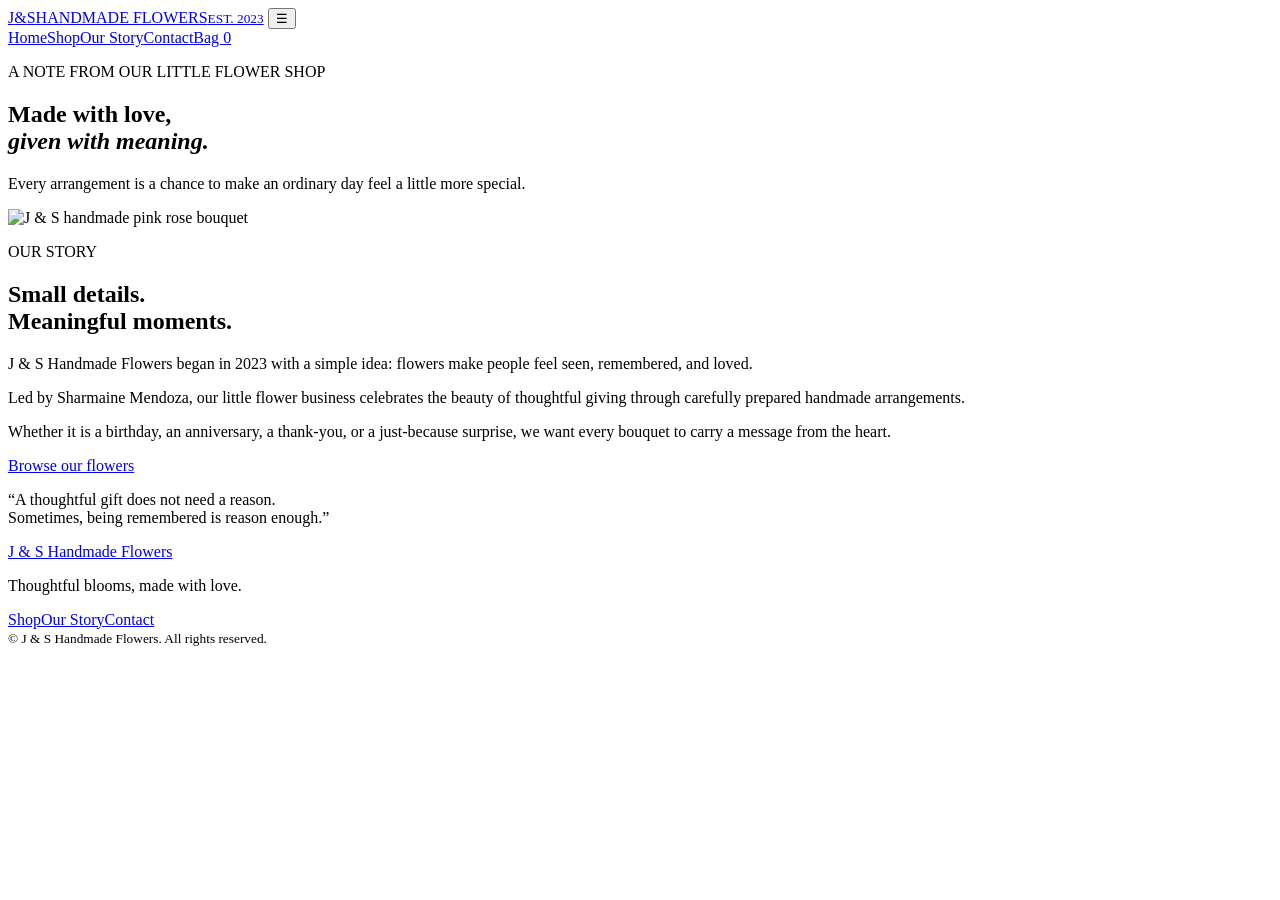
==== about.html @ 7a91d927 "Add files via upload" ====
<!DOCTYPE html>
<html lang="en">

<head>
    <meta charset="UTF-8">
    <meta name="viewport" content="width=device-width, initial-scale=1.0">
    <meta name="description" content="J & S Handmade Flowers — thoughtful handmade bouquets for every occasion.">
    <title>Our Story | J & S Handmade Flowers</title>
    <link rel="preconnect" href="https://fonts.googleapis.com">
    <link rel="preconnect" href="https://fonts.gstatic.com" crossorigin>
    <link
        href="https://fonts.googleapis.com/css2?family=DM+Sans:wght@400;500;600;700&family=Playfair+Display:wght@500;600;700&display=swap"
        rel="stylesheet">
    <link rel="icon" href="data:image/svg+xml,<svg xmlns=%27http://www.w3.org/2000/svg%27 viewBox=%270 0 100 100%27><text y=%27.9em%27 font-size=%2790%27>🌸</text></svg>">
    <meta property="og:title" content="J &amp; S Handmade Flowers"><meta property="og:image" content="images/p02.jpg">
    <link rel="stylesheet" href="css/style.css">
    <script defer src="js/products.js"></script>
    <script defer src="js/script.js"></script>
</head>

<body>
    <header class="site-header"><a class="brand" href="index.html"><span class="brand-mark">J<span>&</span>S</span><span
                class="brand-name">HANDMADE FLOWERS<small>EST. 2023</small></span></a>
        <button class="menu-toggle" aria-label="Toggle navigation" aria-expanded="false">☰</button>
        <nav class="nav-links"><a href="index.html">Home</a><a href="shop.html">Shop</a><a href="about.html">Our
                Story</a><a href="contact.html">Contact</a><a class="cart-link" href="cart.html">Bag <span
                    class="cart-count">0</span></a></nav>
    </header>
    <main>
        <section class="page-hero">
            <p class="eyebrow">A NOTE FROM OUR LITTLE FLOWER SHOP</p>
            <h1>Made with love,<br><em>given with meaning.</em></h1>
            <p>Every arrangement is a chance to make an ordinary day feel a little more special.</p>
        </section>
        <section class="about-layout section"><img
                src="images/p0.jpg"
                alt="J &amp; S handmade pink rose bouquet">
            <div>
                <p class="eyebrow">OUR STORY</p>
                <h2>Small details.<br>Meaningful moments.</h2>
                <p>J & S Handmade Flowers began in 2023 with a simple idea: flowers make people feel seen, remembered,
                    and loved.</p>
                <p>Led by Sharmaine Mendoza, our little flower business celebrates the beauty of thoughtful giving
                    through carefully prepared handmade arrangements.</p>
                <p>Whether it is a birthday, an anniversary, a thank-you, or a just-because surprise, we want every
                    bouquet to carry a message from the heart.</p><a class="btn btn-dark" href="shop.html">Browse our
                    flowers</a>
            </div>
        </section>
        <section class="quote-band">
            <p>“A thoughtful gift does not need a reason.<br>Sometimes, being remembered is reason enough.”</p>
        </section>
    </main>
    <footer class="site-footer">
        <div><a class="footer-brand" href="index.html">J & S Handmade Flowers</a>
            <p>Thoughtful blooms, made with love.</p>
        </div>
        <div class="footer-links"><a href="shop.html">Shop</a><a href="about.html">Our Story</a><a
                href="contact.html">Contact</a></div><small>© <span data-year></span> J & S Handmade Flowers. All rights
            reserved.</small>
    </footer>
</body>

</html>
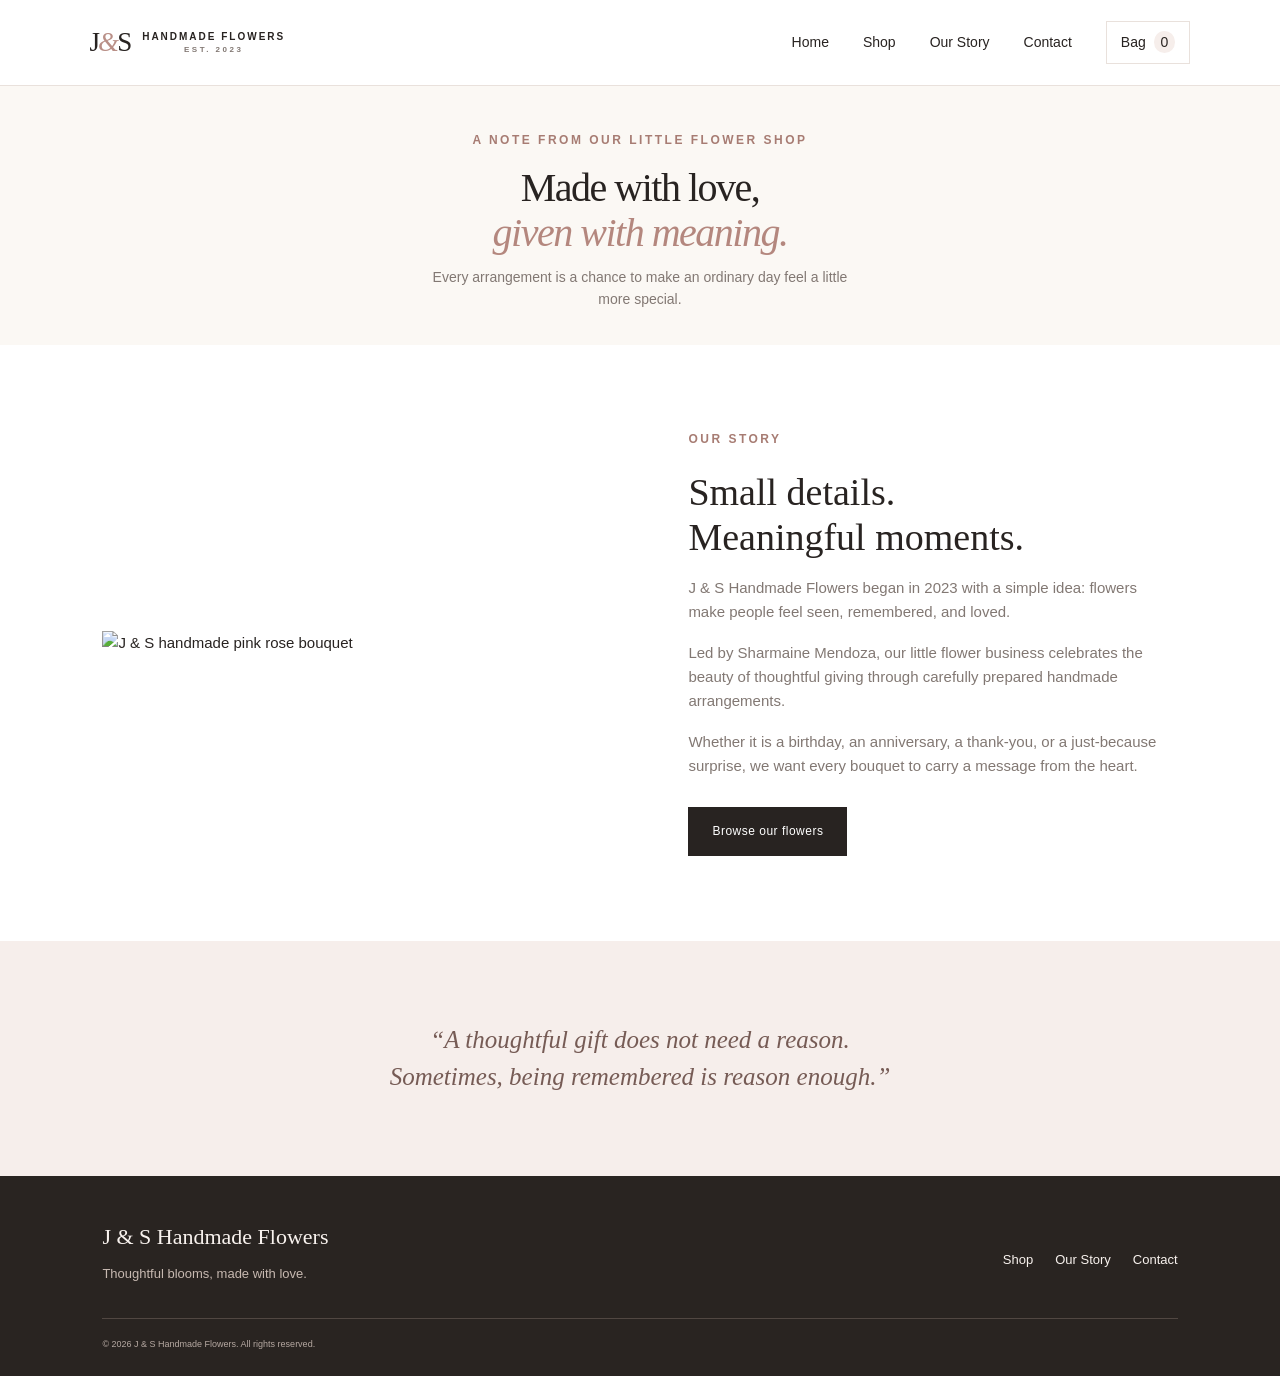
==== commit 55526c47: "Update stylesheet and script links in about.html" ====
--- a/about.html
+++ b/about.html
@@ -13,9 +13,9 @@
         rel="stylesheet">
     <link rel="icon" href="data:image/svg+xml,<svg xmlns=%27http://www.w3.org/2000/svg%27 viewBox=%270 0 100 100%27><text y=%27.9em%27 font-size=%2790%27>🌸</text></svg>">
     <meta property="og:title" content="J &amp; S Handmade Flowers"><meta property="og:image" content="images/p02.jpg">
-    <link rel="stylesheet" href="css/style.css">
-    <script defer src="js/products.js"></script>
-    <script defer src="js/script.js"></script>
+    <link rel="stylesheet" href="style.css">
+    <script defer src="products.js"></script>
+    <script defer src="script.js"></script>
 </head>
 
 <body>
@@ -61,4 +61,4 @@
     </footer>
 </body>
 
-</html>+</html>
--- a/style.css
+++ b/style.css
@@ -0,0 +1,1062 @@
+:root {
+    --ink: #282321;
+    --muted: #827873;
+    --rose: #ead5d0;
+    --blush: #f6eeeb;
+    --cream: #fbf8f4;
+    --line: #e9e1dc;
+    --white: #fff;
+    --serif: "Playfair Display", Georgia, serif;
+    --sans: "DM Sans", Arial, sans-serif
+}
+
+* {
+    box-sizing: border-box
+}
+
+body {
+    margin: 0;
+    color: var(--ink);
+    font-family: var(--sans);
+    background: #fff;
+    line-height: 1.6
+}
+
+a {
+    color: inherit;
+    text-decoration: none
+}
+
+button,
+input,
+textarea,
+select {
+    font: inherit
+}
+
+.site-header {
+    height: 86px;
+    padding: 0 7%;
+    display: flex;
+    align-items: center;
+    justify-content: space-between;
+    border-bottom: 1px solid var(--line);
+    background: #fff;
+    position: sticky;
+    top: 0;
+    z-index: 20
+}
+
+.brand {
+    display: flex;
+    align-items: center;
+    gap: 12px
+}
+
+.brand-mark {
+    font-family: var(--serif);
+    font-size: 27px;
+    letter-spacing: -2px
+}
+
+.brand-mark span {
+    color: #b98f87;
+    font-style: italic
+}
+
+.brand-name {
+    font-size: 10px;
+    letter-spacing: 2px;
+    font-weight: 700;
+    line-height: 1.5
+}
+
+.brand-name small {
+    display: block;
+    color: var(--muted);
+    font-size: 8px;
+    letter-spacing: 2.5px;
+    text-align: center
+}
+
+.nav-links {
+    display: flex;
+    align-items: center;
+    gap: 34px;
+    font-size: 12px
+}
+
+.nav-links a {
+    transition: color .2s
+}
+
+.nav-links a:hover,
+.text-link:hover {
+    color: #a87970
+}
+
+.cart-link {
+    border: 1px solid var(--line);
+    padding: 9px 14px
+}
+
+.cart-count {
+    background: var(--blush);
+    padding: 3px 7px;
+    border-radius: 50%;
+    margin-left: 4px
+}
+
+.menu-toggle {
+    display: none;
+    background: none;
+    border: 0;
+    font-size: 24px
+}
+
+.hero {
+    display: grid;
+    grid-template-columns: 1fr 1fr;
+    min-height: 570px;
+    background: var(--cream)
+}
+
+.hero-copy {
+    padding: 90px 8% 70px 14%;
+    align-self: center
+}
+
+.eyebrow {
+    font-size: 10px;
+    letter-spacing: 2.5px;
+    font-weight: 700;
+    color: #a77c73;
+    margin: 0 0 20px
+}
+
+.hero h1,
+.page-hero h1 {
+    font: 500 clamp(42px, 5vw, 68px)/1.13 var(--serif);
+    letter-spacing: -1.5px;
+    margin: 0 0 22px
+}
+
+.hero h1 em,
+.page-hero h1 em {
+    color: #b4877e;
+    font-weight: 500
+}
+
+.lead,
+.page-hero>p:last-child {
+    color: var(--muted);
+    max-width: 440px;
+    font-size: 14px
+}
+
+.hero-actions {
+    display: flex;
+    align-items: center;
+    gap: 25px;
+    margin-top: 30px
+}
+
+.btn {
+    display: inline-flex;
+    align-items: center;
+    justify-content: center;
+    padding: 14px 23px;
+    font-size: 11px;
+    letter-spacing: .5px;
+    border: 1px solid transparent;
+    cursor: pointer;
+    transition: .2s
+}
+
+.btn-dark {
+    background: var(--ink);
+    color: #fff
+}
+
+.btn-dark:hover {
+    background: #594943
+}
+
+.btn-light {
+    background: #fff;
+    color: var(--ink)
+}
+
+.text-link {
+    font-size: 12px;
+    border-bottom: 1px solid #c9aaa2;
+    padding-bottom: 4px
+}
+
+.hero-note {
+    font-size: 10px;
+    color: #a69b95;
+    margin-top: 48px
+}
+
+.hero-image {
+    min-height: 500px
+}
+
+
+.hero-image {
+    min-height: 500px;
+    background: #f6eeeb;
+    display: flex;
+    align-items: center;
+    justify-content: center;
+    overflow: hidden;
+}
+
+.hero-image img {
+    width: 100%;
+    height: 100%;
+    object-fit: contain;
+    object-position: center;
+}
+
+.hero{min-height:0;height:calc(100vh - 86px);max-height:600px}
+.hero-image{min-height:0;height:100%;overflow:hidden;background:#f6eeeb;display:flex;align-items:center;justify-content:center}
+.hero-image img{width:100%;height:100%;object-fit:contain;object-position:center}
+.hero h1{font-size:clamp(34px,4vw,54px)}
+.hero-copy{padding-top:40px;padding-bottom:40px}
+
+@media(max-width:620px){
+  .hero{height:auto;max-height:none}
+  .hero-image{height:340px}
+}
+
+.trust-strip {
+    display: flex;
+    justify-content: center;
+    gap: 7%;
+    padding: 22px 15px;
+    background: #fff;
+    border-bottom: 1px solid var(--line);
+    font-size: 10px;
+    letter-spacing: .7px;
+    color: #827873
+}
+
+.section {
+    padding: 85px 8%
+}
+
+.section-heading {
+    display: flex;
+    justify-content: space-between;
+    align-items: end;
+    margin-bottom: 32px
+}
+
+.section h2,
+.about-layout h2,
+.contact-layout h2 {
+    font: 500 38px/1.2 var(--serif);
+    margin: 0 0 12px
+}
+
+.product-grid {
+    display: grid;
+    grid-template-columns: repeat(4, 1fr);
+    gap: 22px
+}
+
+.product-card {
+    min-width: 0
+}
+
+.product-photo {
+    display: block;
+    position: relative;
+    overflow: hidden;
+    background: var(--blush);
+    aspect-ratio: 4/5
+}
+
+.product-photo img {
+    width: 100%;
+    height: 100%;
+    object-fit: cover;
+    transition: transform .5s
+}
+
+.product-photo:hover img {
+    transform: scale(1.04)
+}
+
+.product-tag {
+    position: absolute;
+    top: 12px;
+    left: 12px;
+    background: #fff;
+    padding: 5px 9px;
+    font-size: 9px;
+    letter-spacing: .5px
+}
+
+.product-info {
+    padding: 14px 2px
+}
+
+.product-info h3 {
+    font: 500 17px var(--serif);
+    margin: 0 0 4px
+}
+
+.product-info p {
+    font-size: 11px;
+    color: var(--muted);
+    margin: 0;
+    min-height: 38px
+}
+
+.product-bottom {
+    display: flex;
+    justify-content: space-between;
+    align-items: center;
+    margin-top: 12px
+}
+
+.product-bottom strong {
+    font-size: 13px
+}
+
+.add-button {
+    border: 1px solid var(--line);
+    background: #fff;
+    width: 34px;
+    height: 34px;
+    border-radius: 50%;
+    font-size: 19px;
+    cursor: pointer
+}
+
+.add-button:hover {
+    background: var(--ink);
+    color: #fff
+}
+
+.story-banner {
+    display: grid;
+    grid-template-columns: 1fr 1fr;
+    background: #b58d84;
+    color: #fff;
+    min-height: 0
+}
+
+.story-banner>div {
+    padding: 65px 12%
+}
+
+.story-banner .eyebrow {
+    color: #f4e7e2
+}
+
+.story-banner h2 {
+    font: 500 42px/1.15 var(--serif);
+    margin: 0 0 15px
+}
+
+.story-banner p:not(.eyebrow) {
+    font-size: 13px;
+    color: #f8eeeb;
+    max-width: 390px;
+    margin-bottom: 25px
+}
+
+.story-banner {
+    align-items: stretch
+}
+
+.story-banner img {
+    display: block;
+    width: 100%;
+    height: 100%;
+    object-fit: cover;
+    max-height: none;
+    align-self: stretch
+}
+
+.page-hero {
+    text-align: center;
+    padding: 45px 20px 35px;
+    background: var(--cream)
+}
+
+.page-hero .eyebrow {
+    margin-bottom: 15px
+}
+
+.page-hero h1 {
+    font-size: 40px;
+    margin-bottom: 10px
+}
+
+.page-hero>p:last-child {
+    margin: 0 auto
+}
+
+.page-hero.compact {
+    padding: 65px 20px 48px
+}
+
+.shop-section {
+    padding-top: 40px
+}
+
+.shop-toolbar {
+    display: flex;
+    justify-content: space-between;
+    align-items: center;
+    gap: 20px;
+    margin-bottom: 30px
+}
+
+.search-box {
+    border-bottom: 1px solid var(--line);
+    padding: 8px 0;
+    display: flex;
+    gap: 10px;
+    min-width: 230px;
+    color: #a77c73
+}
+
+.search-box input {
+    border: 0;
+    outline: 0
+}
+
+.filter-buttons {
+    display: flex;
+    gap: 8px;
+    flex-wrap: wrap
+}
+
+.filter {
+    border: 1px solid var(--line);
+    background: white;
+    padding: 8px 13px;
+    font-size: 10px;
+    cursor: pointer
+}
+
+.filter.active,
+.filter:hover {
+    background: var(--ink);
+    color: white
+}
+
+.about-layout {
+    display: grid;
+    grid-template-columns: 1fr 1fr;
+    gap: 9%;
+    align-items: center
+}
+
+.about-layout>img {
+    width: 100%;
+    max-height: 560px;
+    object-fit: cover
+}
+
+.about-layout p:not(.eyebrow) {
+    font-size: 13px;
+    color: var(--muted);
+    margin-bottom: 17px
+}
+
+.about-layout .btn {
+    margin-top: 12px
+}
+
+.quote-band {
+    text-align: center;
+    background: var(--blush);
+    padding: 55px 20px;
+    font: italic 25px/1.5 var(--serif);
+    color: #765b55
+}
+
+.cart-section {
+    max-width: 1050px;
+    margin: auto
+}
+
+.cart-row {
+    display: grid;
+    grid-template-columns: 75px 1fr auto auto auto;
+    gap: 20px;
+    align-items: center;
+    padding: 18px 0;
+    border-bottom: 1px solid var(--line)
+}
+
+.cart-row img {
+    width: 75px;
+    height: 85px;
+    object-fit: cover
+}
+
+.cart-product small {
+    display: block;
+    color: var(--muted);
+    font-size: 11px
+}
+
+.qty-control {
+    display: flex;
+    align-items: center;
+    gap: 12px
+}
+
+.qty-control button,
+.remove-button {
+    background: none;
+    border: 1px solid var(--line);
+    padding: 5px 10px;
+    cursor: pointer
+}
+
+.remove-button {
+    border: 0;
+    color: #9b6e65;
+    font-size: 11px
+}
+
+.cart-total,
+.summary-total {
+    display: flex;
+    justify-content: space-between;
+    border-top: 1px solid var(--line);
+    padding: 20px 0;
+    font-size: 15px
+}
+
+.cart-actions {
+    display: flex;
+    justify-content: space-between;
+    align-items: center;
+    margin-top: 25px
+}
+
+.empty-cart,
+.empty-state {
+    text-align: center;
+    padding: 55px 20px;
+    color: var(--muted)
+}
+
+.empty-cart>div {
+    font-size: 35px;
+    color: #b4877e
+}
+
+.empty-cart h2 {
+    font: 500 28px var(--serif);
+    color: var(--ink)
+}
+
+.checkout-layout {
+    display: grid;
+    grid-template-columns: 1.5fr .8fr;
+    gap: 7%;
+    align-items: start
+}
+
+.order-form,
+.order-summary {
+    padding: 30px;
+    background: var(--cream)
+}
+
+.order-form h2,
+.order-summary h2 {
+    font: 500 26px var(--serif);
+    margin: 0 0 24px
+}
+
+.form-grid {
+    display: grid;
+    grid-template-columns: 1fr 1fr;
+    gap: 17px
+}
+
+.order-form label {
+    display: flex;
+    flex-direction: column;
+    gap: 7px;
+    font-size: 11px;
+    color: #655a55
+}
+
+.order-form label.full {
+    grid-column: 1/-1
+}
+
+.order-form input,
+.order-form textarea,
+.order-form select {
+    border: 1px solid var(--line);
+    background: white;
+    padding: 12px;
+    font-size: 12px;
+    outline-color: #b4877e;
+    width: 100%
+}
+
+.order-form .btn {
+    margin-top: 18px
+}
+
+.form-note {
+    font-size: 10px;
+    color: var(--muted);
+    margin: 15px 0
+}
+
+.summary-line {
+    display: flex;
+    justify-content: space-between;
+    gap: 12px;
+    padding: 12px 0;
+    border-bottom: 1px solid var(--line);
+    font-size: 11px
+}
+
+.summary-line strong {
+    white-space: nowrap
+}
+
+.order-summary small {
+    font-size: 10px;
+    color: var(--muted)
+}
+
+.confirmation {
+    margin-top: 20px;
+    padding: 18px;
+    background: #fff;
+    border: 1px solid var(--line)
+}
+
+.confirmation h3 {
+    font: 500 21px var(--serif)
+}
+
+.confirmation p {
+    font-size: 12px;
+    color: var(--muted)
+}
+
+.confirmation textarea {
+    width: 100%;
+    font-size: 11px;
+    padding: 10px;
+    border: 1px solid var(--line)
+}
+
+.contact-layout {
+    display: grid;
+    grid-template-columns: 1fr 1fr;
+    gap: 10%;
+    align-items: start
+}
+
+.contact-layout>div>p:not(.eyebrow) {
+    color: var(--muted);
+    font-size: 13px;
+    max-width: 420px
+}
+
+.contact-detail {
+    border-top: 1px solid var(--line);
+    padding: 17px 0
+}
+
+.contact-detail span {
+    display: block;
+    font-size: 9px;
+    letter-spacing: 2px;
+    color: #a77c73;
+    margin-bottom: 5px
+}
+
+.contact-detail p,
+.contact-detail a {
+    font-size: 13px
+}
+
+.contact-layout .order-form label {
+    margin-bottom: 15px
+}
+
+.site-footer {
+    background: #292421;
+    color: #f8f2ee;
+    padding: 48px 8% 25px;
+    display: grid;
+    grid-template-columns: 1fr auto;
+    gap: 20px
+}
+
+.footer-brand {
+    font: 22px var(--serif)
+}
+
+.site-footer p {
+    font-size: 11px;
+    color: #c7b9b1
+}
+
+.footer-links {
+    display: flex;
+    gap: 22px;
+    font-size: 11px;
+    align-items: center
+}
+
+.site-footer>small {
+    grid-column: 1/-1;
+    border-top: 1px solid #514742;
+    padding-top: 18px;
+    color: #b6a9a2;
+    font-size: 9px
+}
+
+.inline-copy {
+    border: 0;
+    background: none;
+    text-decoration: underline;
+    cursor: pointer;
+    color: #9b6e65
+}
+
+.error {
+    color: #a33
+}
+
+.contact-layout .order-form {
+    max-width: 100%
+}
+
+@media(max-width:850px) {
+    .site-header {
+        padding: 0 5%
+    }
+
+    .nav-links {
+        gap: 17px
+    }
+
+    .hero-copy {
+        padding: 65px 8%
+    }
+
+    .product-grid {
+        grid-template-columns: repeat(2, 1fr)
+    }
+
+    .section {
+        padding: 65px 6%
+    }
+
+    .trust-strip {
+        gap: 18px;
+        flex-wrap: wrap
+    }
+
+    .checkout-layout {
+        gap: 25px
+    }
+
+    .cart-row {
+        grid-template-columns: 60px 1fr auto
+    }
+
+    .cart-row>strong,
+    .remove-button {
+        grid-column: 2
+    }
+
+    .cart-row img {
+        width: 60px;
+        height: 70px;
+        grid-row: span 2
+    }
+}
+
+@media(max-width:620px) {
+    .site-header {
+        height: 72px
+    }
+
+    .menu-toggle {
+        display: block
+    }
+
+    .nav-links {
+        display: none;
+        position: absolute;
+        top: 71px;
+        left: 0;
+        right: 0;
+        background: white;
+        padding: 20px 7%;
+        border-bottom: 1px solid var(--line);
+        flex-direction: column;
+        align-items: flex-start;
+        gap: 18px
+    }
+
+    .nav-links.open {
+        display: flex
+    }
+
+    .hero {
+        grid-template-columns: 1fr
+    }
+
+    .hero-copy {
+        padding: 60px 8% 45px
+    }
+
+    .hero-image {
+        min-height: 300px;
+        height: 330px
+    }
+
+    .hero h1 {
+        font-size: 47px
+    }
+
+    .trust-strip {
+        font-size: 9px
+    }
+
+    .section-heading {
+        align-items: start;
+        gap: 15px;
+        flex-direction: column
+    }
+
+    .product-grid {
+        gap: 16px
+    }
+
+    .product-info h3 {
+        font-size: 15px
+    }
+
+    .story-banner {
+        grid-template-columns: 1fr
+    }
+
+    .story-banner img {
+        height: 260px
+    }
+
+    .page-hero h1 {
+    font-size: 32px
+}
+.page-hero {
+    padding: 35px 20px 28px
+}
+    .shop-toolbar {
+        align-items: stretch;
+        flex-direction: column
+    }
+
+    .about-layout,
+    .contact-layout,
+    .checkout-layout {
+        grid-template-columns: 1fr
+    }
+
+    .about-layout {
+        gap: 35px
+    }
+
+    .about-layout>img {
+        max-height: 350px
+    }
+
+    .checkout-layout {
+        gap: 20px
+    }
+
+    .form-grid {
+        grid-template-columns: 1fr
+    }
+
+    .order-form label.full {
+        grid-column: auto
+    }
+
+    .cart-row {
+        gap: 10px
+    }
+
+    .cart-actions {
+        align-items: flex-start;
+        gap: 20px;
+        flex-direction: column
+    }
+
+    .site-footer {
+        grid-template-columns: 1fr
+    }
+
+    .footer-links {
+        flex-wrap: wrap
+    }
+
+    .site-footer>small {
+        grid-column: auto
+    }
+
+    .hero-actions {
+        flex-wrap: wrap
+    }
+}
+
+/* ---- Improvements: readability, product images, buttons ---- */
+body {
+    font-size: 15px
+}
+
+.product-info p {
+    font-size: 13px;
+    min-height: 40px
+}
+
+.product-info h3 {
+    font-size: 18px
+}
+
+.product-bottom strong {
+    font-size: 15px
+}
+
+.nav-links {
+    font-size: 14px
+}
+
+.eyebrow,
+.filter,
+.btn,
+.text-link {
+    font-size: 12px
+}
+
+.about-layout p:not(.eyebrow),
+.story-banner p:not(.eyebrow),
+.lead,
+.contact-layout>div>p:not(.eyebrow) {
+    font-size: 15px
+}
+
+.form-note,
+.order-form label,
+.summary-line {
+    font-size: 12px
+}
+
+.order-form input,
+.order-form textarea,
+.order-form select {
+    font-size: 14px
+}
+
+.site-footer p,
+.footer-links {
+    font-size: 13px
+}
+
+.hero-image img {
+    object-fit: cover
+}
+
+.add-button {
+    width: auto;
+    height: auto;
+    border-radius: 20px;
+    padding: 8px 14px;
+    font-size: 12px;
+    font-weight: 600
+}
+
+.confirmation .btn {
+    margin: 10px 10px 0 0
+}
+
+.btn-outline {
+    border-color: var(--ink)
+}
+
+.product-photo {
+    aspect-ratio: 1/1
+}
+
+:focus-visible {
+    outline: 2px solid #b4877e;
+    outline-offset: 2px
+}
+
+@media(max-width:620px) {
+    .product-grid {
+        grid-template-columns: repeat(2, 1fr)
+    }
+
+    .product-info p {
+        display: none
+    }
+
+    .add-button {
+        padding: 7px 10px
+    }
+}
+.product-photo{cursor:zoom-in}
+#lightbox{position:fixed;inset:0;background:rgba(30,24,22,.85);display:none;align-items:center;justify-content:center;z-index:100;padding:20px}
+#lightbox.open{display:flex}
+.lightbox-inner{position:relative;background:#fff;max-width:min(560px,94vw);max-height:94vh;overflow:auto}
+.lightbox-inner img{display:block;width:100%;max-height:68vh;object-fit:contain;background:var(--blush)}
+.lightbox-info{display:flex;justify-content:space-between;align-items:center;gap:16px;padding:16px 20px}
+.lightbox-info h3{font:500 20px var(--serif);margin:0 0 4px}
+.lightbox-info p{font-size:13px;color:var(--muted);margin:0}
+.lightbox-buy{text-align:right;white-space:nowrap}
+.lightbox-buy strong{display:block;margin-bottom:8px}
+.lightbox-close{position:absolute;top:10px;right:10px;width:36px;height:36px;border-radius:50%;border:0;background:#fff;cursor:pointer;font-size:16px;box-shadow:0 2px 8px rgba(0,0,0,.2)}
+@media(max-width:620px){.lightbox-info{flex-direction:column;align-items:flex-start}.lightbox-buy{text-align:left}}
+/* Hero slideshow */
+.hero-image {
+    position: relative;
+}
+
+.hero-image img.hero-slide {
+    position: absolute;
+    inset: 0;
+    width: 100%;
+    height: 100%;
+    object-fit: cover;
+    opacity: 0;
+    transform: scale(1);
+    transition: opacity 1.2s ease, transform 7s linear;
+}
+
+.hero-image img.hero-slide.active {
+    opacity: 1;
+    transform: scale(1.08);
+}
+
+@media (prefers-reduced-motion: reduce) {
+    .hero-image img.hero-slide {
+        transition: opacity 1.2s ease;
+        transform: none !important;
+    }
+}
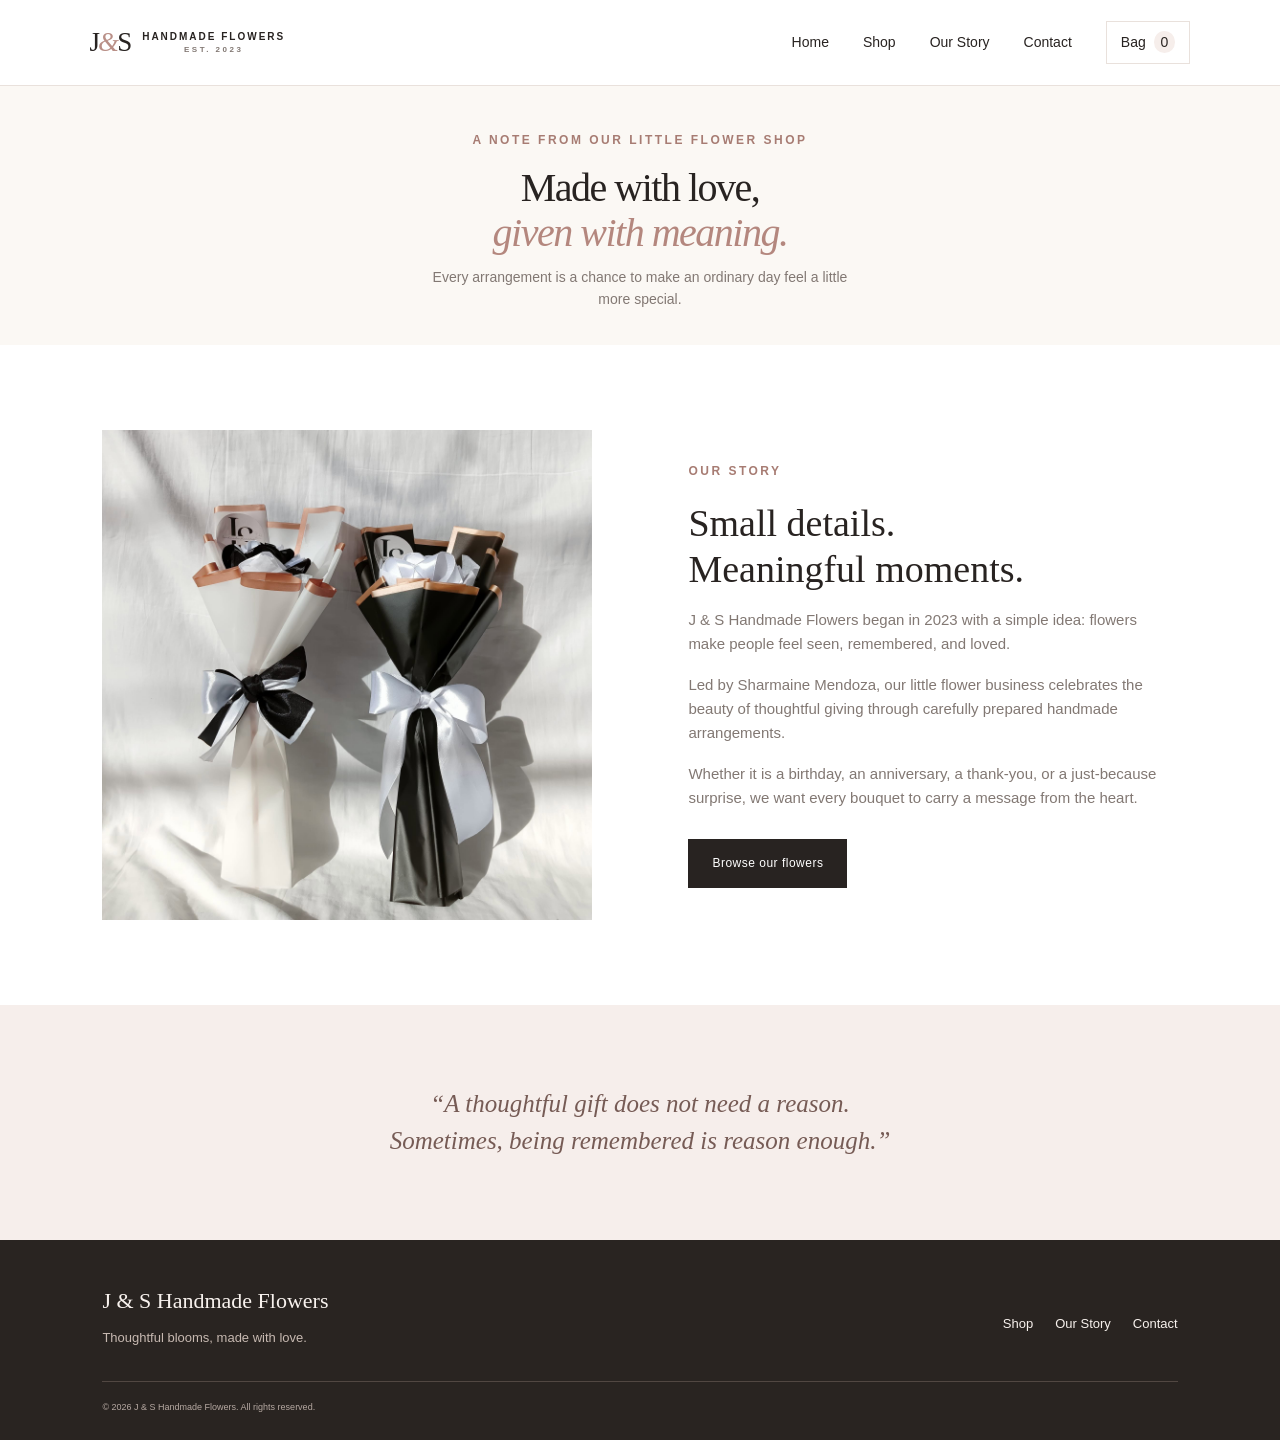
==== commit 319a3e27: "Update about.html" ====
--- a/about.html
+++ b/about.html
@@ -12,7 +12,7 @@
         href="https://fonts.googleapis.com/css2?family=DM+Sans:wght@400;500;600;700&family=Playfair+Display:wght@500;600;700&display=swap"
         rel="stylesheet">
     <link rel="icon" href="data:image/svg+xml,<svg xmlns=%27http://www.w3.org/2000/svg%27 viewBox=%270 0 100 100%27><text y=%27.9em%27 font-size=%2790%27>🌸</text></svg>">
-    <meta property="og:title" content="J &amp; S Handmade Flowers"><meta property="og:image" content="images/p02.jpg">
+    <meta property="og:title" content="J &amp; S Handmade Flowers"><meta property="og:image" content="p02.jpg">
     <link rel="stylesheet" href="style.css">
     <script defer src="products.js"></script>
     <script defer src="script.js"></script>
@@ -33,7 +33,7 @@
             <p>Every arrangement is a chance to make an ordinary day feel a little more special.</p>
         </section>
         <section class="about-layout section"><img
-                src="images/p0.jpg"
+                src="p0.jpg"
                 alt="J &amp; S handmade pink rose bouquet">
             <div>
                 <p class="eyebrow">OUR STORY</p>
